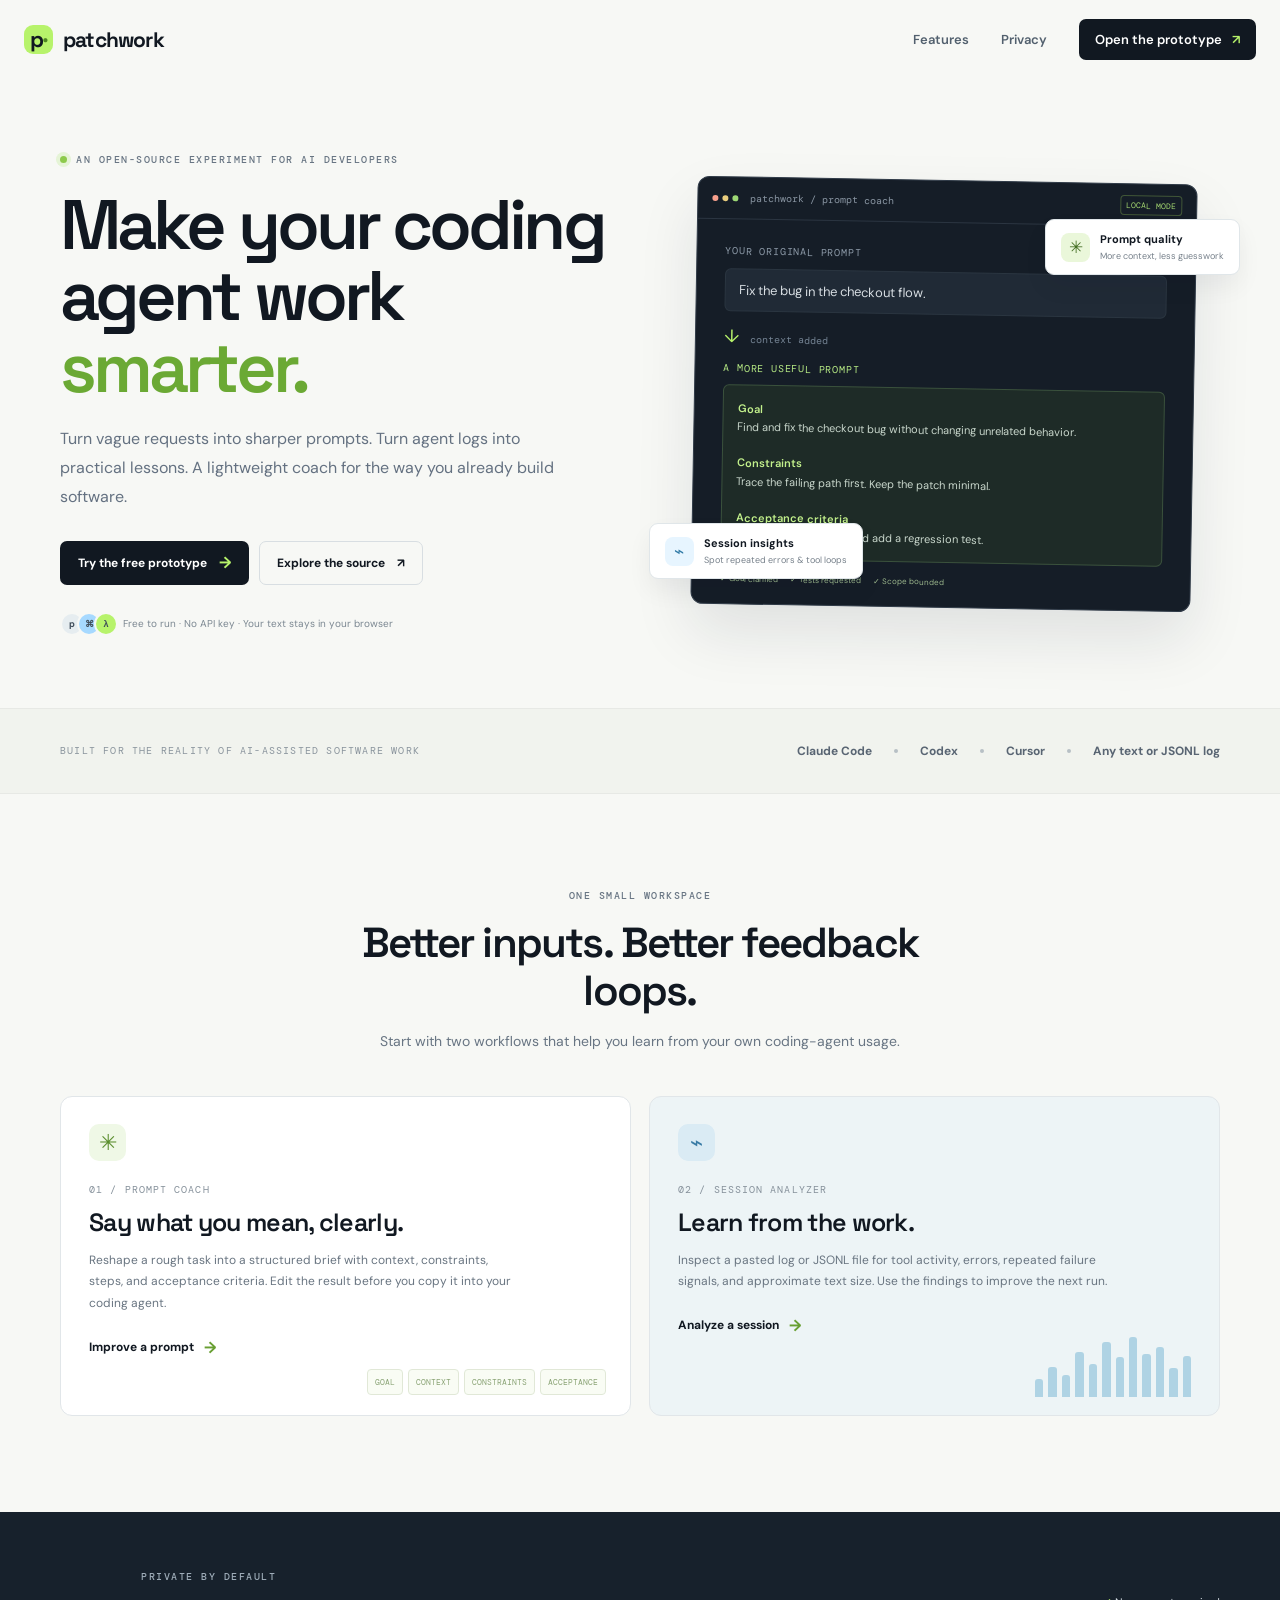
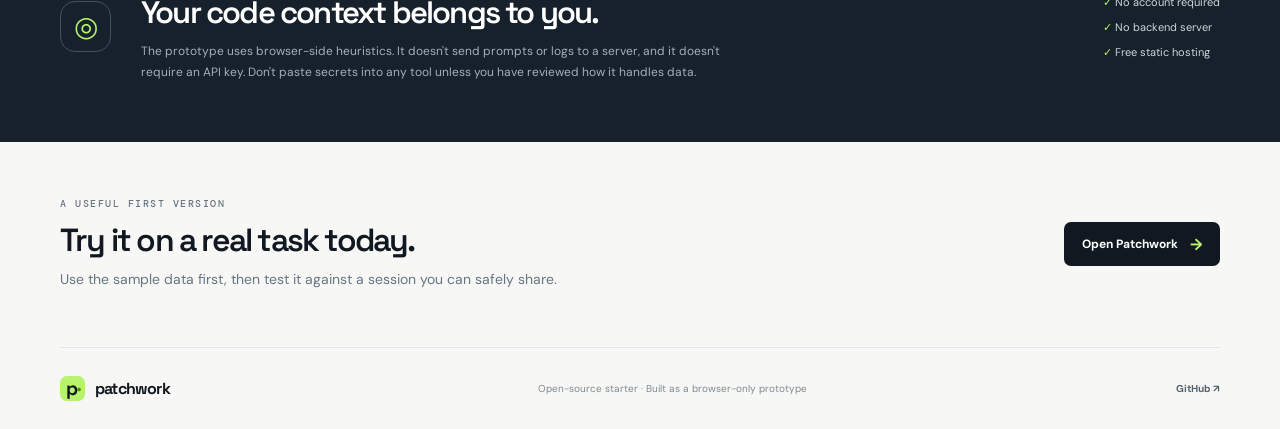
==== index.html @ 228bb6dc "first draft made from chatGPT free version" ====
<!doctype html>
<html lang="en">
<head>
  <meta charset="utf-8">
  <meta name="viewport" content="width=device-width, initial-scale=1">
  <meta name="description" content="A privacy-first workspace to make AI coding prompts clearer and understand coding-agent sessions. Runs locally in your browser.">
  <meta name="theme-color" content="#10151d">
  <title>Patchwork — AI Coding Efficiency Coach</title>
  <link rel="icon" href="assets/favicon.svg" type="image/svg+xml">
  <link rel="stylesheet" href="assets/site.css">
</head>
<body class="marketing-page">
  <header class="site-header">
    <a class="brand" href="index.html" aria-label="Patchwork home"><span class="brand-mark">p<span>·</span></span><span>patchwork</span></a>
    <nav class="main-nav" aria-label="Main navigation">
      <a href="#features">Features</a>
      <a href="#privacy">Privacy</a>
      <a class="nav-cta" href="app.html">Open the prototype <span aria-hidden="true">↗</span></a>
    </nav>
  </header>

  <main>
    <section class="hero wrap">
      <div class="hero-copy">
        <div class="eyebrow"><span class="pulse-dot"></span> An open-source experiment for AI developers</div>
        <h1>Make your coding agent work <em>smarter.</em></h1>
        <p class="hero-lede">Turn vague requests into sharper prompts. Turn agent logs into practical lessons. A lightweight coach for the way you already build software.</p>
        <div class="hero-actions">
          <a class="button button-primary" href="app.html">Try the free prototype <span aria-hidden="true">→</span></a>
          <a class="button button-secondary" href="https://github.com/" target="_blank" rel="noopener">Explore the source <span aria-hidden="true">↗</span></a>
        </div>
        <div class="hero-proof"><span class="avatar-stack"><b>p</b><b>⌘</b><b>λ</b></span><span>Free to run · No API key · Your text stays in your browser</span></div>
      </div>
      <div class="hero-visual" aria-label="Decorative preview of the Patchwork dashboard">
        <div class="mock-window">
          <div class="mock-top"><div class="window-dots"><i></i><i></i><i></i></div><span>patchwork / prompt coach</span><span class="mock-tag">LOCAL MODE</span></div>
          <div class="mock-content">
            <div class="mock-label">YOUR ORIGINAL PROMPT</div>
            <div class="mock-original">Fix the bug in the checkout flow.</div>
            <div class="mock-arrow">↓ <span>context added</span></div>
            <div class="mock-label green-label">A MORE USEFUL PROMPT</div>
            <div class="mock-result"><b>Goal</b><br>Find and fix the checkout bug without changing unrelated behavior.<br><br><b>Constraints</b><br>Trace the failing path first. Keep the patch minimal.<br><br><b>Acceptance criteria</b><br>Explain the root cause and add a regression test.</div>
            <div class="mock-footer"><span>✓ Goal clarified</span><span>✓ Tests requested</span><span>✓ Scope bounded</span></div>
          </div>
        </div>
        <div class="float-note note-top"><span class="note-icon">✳</span><span><b>Prompt quality</b><small>More context, less guesswork</small></span></div>
        <div class="float-note note-bottom"><span class="note-icon note-icon-blue">⌁</span><span><b>Session insights</b><small>Spot repeated errors & tool loops</small></span></div>
      </div>
    </section>

    <section class="signal-strip"><div class="wrap signal-inner"><span>BUILT FOR THE REALITY OF AI-ASSISTED SOFTWARE WORK</span><div><b>Claude Code</b><i></i><b>Codex</b><i></i><b>Cursor</b><i></i><b>Any text or JSONL log</b></div></div></section>

    <section class="section wrap" id="features">
      <div class="section-heading"><div class="eyebrow">ONE SMALL WORKSPACE</div><h2>Better inputs. Better feedback loops.</h2><p>Start with two workflows that help you learn from your own coding-agent usage.</p></div>
      <div class="feature-grid">
        <article class="feature-card feature-prompt"><div class="feature-icon">✳</div><div class="feature-kicker">01 / PROMPT COACH</div><h3>Say what you mean, clearly.</h3><p>Reshape a rough task into a structured brief with context, constraints, steps, and acceptance criteria. Edit the result before you copy it into your coding agent.</p><a href="app.html#prompt-coach">Improve a prompt <span>→</span></a><div class="feature-decoration prompt-lines"><span>GOAL</span><span>CONTEXT</span><span>CONSTRAINTS</span><span>ACCEPTANCE</span></div></article>
        <article class="feature-card feature-session"><div class="feature-icon">⌁</div><div class="feature-kicker">02 / SESSION ANALYZER</div><h3>Learn from the work.</h3><p>Inspect a pasted log or JSONL file for tool activity, errors, repeated failure signals, and approximate text size. Use the findings to improve the next run.</p><a href="app.html#session-analyzer">Analyze a session <span>→</span></a><div class="mini-chart" aria-hidden="true"><span style="height:30%"></span><span style="height:50%"></span><span style="height:37%"></span><span style="height:75%"></span><span style="height:55%"></span><span style="height:91%"></span><span style="height:66%"></span><span style="height:100%"></span><span style="height:72%"></span><span style="height:83%"></span><span style="height:48%"></span><span style="height:68%"></span></div></article>
      </div>
    </section>

    <section class="privacy-section" id="privacy"><div class="wrap privacy-inner"><div class="privacy-symbol">◎</div><div><div class="eyebrow">PRIVATE BY DEFAULT</div><h2>Your code context belongs to you.</h2><p>The prototype uses browser-side heuristics. It doesn't send prompts or logs to a server, and it doesn't require an API key. Don't paste secrets into any tool unless you have reviewed how it handles data.</p></div><div class="privacy-points"><span>✓ No account required</span><span>✓ No backend server</span><span>✓ Free static hosting</span></div></div></section>

    <section class="bottom-cta wrap"><div><div class="eyebrow">A USEFUL FIRST VERSION</div><h2>Try it on a real task today.</h2><p>Use the sample data first, then test it against a session you can safely share.</p></div><a class="button button-primary" href="app.html">Open Patchwork <span aria-hidden="true">→</span></a></section>
  </main>
  <footer class="site-footer wrap"><a class="brand" href="index.html"><span class="brand-mark">p<span>·</span></span><span>patchwork</span></a><span>Open-source starter · Built as a browser-only prototype</span><a href="https://github.com/" target="_blank" rel="noopener">GitHub ↗</a></footer>
  <script src="js/landing.js" defer></script>
</body>
</html>
---- assets/site.css ----
@import url('https://fonts.googleapis.com/css2?family=DM+Mono:wght@400;500&family=DM+Sans:wght@400;500;600;700&family=Space+Grotesk:wght@400;500;600;700&display=swap');
:root{--ink:#111821;--ink-2:#1b2632;--muted:#647181;--line:#e1e6e9;--paper:#f7f8f5;--white:#fff;--lime:#b7f36b;--lime-dark:#8bcf3d;--blue:#a6d9ff;--mono:'DM Mono',monospace;--sans:'DM Sans',sans-serif;--display:'Space Grotesk',sans-serif}*{box-sizing:border-box}html{scroll-behavior:smooth}body{margin:0;font-family:var(--sans);color:var(--ink);background:var(--paper);-webkit-font-smoothing:antialiased}a{color:inherit;text-decoration:none}button,input,select,textarea{font:inherit}.wrap{width:min(1160px,calc(100% - 48px));margin:0 auto}.site-header,.app-header{height:78px;display:flex;align-items:center;justify-content:space-between;width:min(1260px,calc(100% - 48px));margin:0 auto}.brand{display:inline-flex;align-items:center;gap:10px;font:700 21px var(--display);letter-spacing:-.8px}.brand-mark{height:29px;width:29px;display:inline-flex;align-items:center;justify-content:center;border-radius:9px;background:var(--lime);font:bold 22px var(--display);color:var(--ink);letter-spacing:-1px}.brand-mark span{color:#4d8621}.main-nav{display:flex;align-items:center;gap:32px;color:#52606e;font-size:13px;font-weight:600}.main-nav a:hover,.back-link:hover{color:var(--ink)}.nav-cta{background:var(--ink);color:#fff!important;border-radius:7px;padding:12px 16px}.nav-cta span{margin-left:7px;color:var(--lime)}.hero{min-height:555px;padding-top:75px;padding-bottom:72px;display:grid;grid-template-columns:1fr 1fr;align-items:center;gap:55px}.eyebrow{font:500 10px var(--mono);letter-spacing:1.5px;color:#687583;text-transform:uppercase;display:flex;align-items:center;gap:9px}.pulse-dot{width:7px;height:7px;border-radius:50%;background:#8dca4c;box-shadow:0 0 0 4px #e5f4d6}.hero h1{font:600 clamp(46px,5.5vw,70px)/1.02 var(--display);letter-spacing:-3.9px;margin:23px 0 22px;max-width:580px}.hero h1 em{font-style:normal;color:#6ba934}.hero-lede{color:#647181;font-size:16px;line-height:1.8;max-width:500px}.hero-actions{display:flex;gap:10px;flex-wrap:wrap;margin-top:29px}.button{border:1px solid transparent;border-radius:7px;min-height:44px;padding:0 17px;display:inline-flex;align-items:center;justify-content:center;gap:12px;font-size:12px;font-weight:700;cursor:pointer;transition:transform .15s,background .15s,border-color .15s}.button:hover{transform:translateY(-1px)}.button-primary{background:var(--ink);color:white}.button-primary:hover{background:#263445}.button-primary span{color:var(--lime);font-size:16px}.button-secondary{border-color:#d8dee2;background:transparent;color:var(--ink)}.button-secondary:hover{background:#fff;border-color:#b8c2ca}.hero-proof{display:flex;align-items:center;gap:12px;color:#7b8791;font-size:10px;margin-top:27px}.avatar-stack{display:flex;align-items:center}.avatar-stack b{width:24px;height:24px;background:#e6edf0;border:2px solid var(--paper);border-radius:50%;display:flex;align-items:center;justify-content:center;margin-right:-7px;font-size:9px;color:#3f4c59}.avatar-stack b:nth-child(2){background:var(--blue)}.avatar-stack b:nth-child(3){background:var(--lime)}.hero-visual{height:400px;position:relative;display:flex;align-items:center;justify-content:center}.mock-window{width:100%;max-width:500px;border:1px solid #303b48;border-radius:12px;background:#151d27;color:#f5f7f8;box-shadow:0 28px 60px #1521311a;overflow:hidden;transform:rotate(1deg)}.mock-top{height:42px;border-bottom:1px solid #2b3541;display:flex;align-items:center;gap:12px;padding:0 14px;font:10px var(--mono);color:#8995a2}.window-dots{display:flex;gap:4px}.window-dots i{height:6px;width:6px;border-radius:50%;background:#53606e}.window-dots i:first-child{background:#f79f8c}.window-dots i:nth-child(2){background:#e9cd7e}.window-dots i:nth-child(3){background:#9dd875}.mock-tag{margin-left:auto;color:#a6da72;border:1px solid #405637;border-radius:4px;padding:4px 5px;font-size:8px}.mock-content{padding:25px 28px 20px}.mock-label{font:10px var(--mono);letter-spacing:.8px;color:#8d9aa8}.mock-original{color:#d7dde2;margin-top:11px;font-size:13px;padding:12px 13px;background:#202a36;border:1px solid #2a3540;border-radius:6px}.mock-arrow{color:var(--lime);margin:13px 0;font-size:18px}.mock-arrow span{font:10px var(--mono);color:#748393;margin-left:6px}.green-label{color:#b8ec85}.mock-result{margin-top:10px;border-radius:6px;background:#1e2b27;border:1px solid #3a513c;color:#c9d7cc;padding:14px;font-size:11px;line-height:1.65}.mock-result b{color:#c3f18c;font-weight:600}.mock-footer{display:flex;gap:12px;margin-top:14px;color:#9bb68c;font-size:8px}.float-note{position:absolute;display:flex;align-items:center;gap:10px;background:white;padding:12px 15px;border-radius:9px;border:1px solid #e0e6e9;box-shadow:0 12px 25px #1118210e}.float-note b{display:block;font-size:11px}.float-note small{display:block;margin-top:4px;color:#77818b;font-size:9px}.note-icon{width:29px;height:29px;border-radius:8px;background:#eaf7da;display:flex;align-items:center;justify-content:center;font-size:17px;color:#426d21}.note-icon-blue{background:#e7f5ff;color:#317ba7}.note-top{right:-20px;top:25px}.note-bottom{left:-19px;bottom:15px}.signal-strip{border-top:1px solid #e7e9e5;border-bottom:1px solid #e7e9e5;background:#f1f3ee}.signal-inner{height:84px;display:flex;align-items:center;justify-content:space-between;gap:25px}.signal-inner>span{font:10px var(--mono);letter-spacing:1.2px;color:#8a949d}.signal-inner div{display:flex;gap:22px;align-items:center;color:#596573;font-size:12px}.signal-inner i{height:4px;width:4px;border-radius:50%;background:#b7c0c5}.section{padding-top:95px;padding-bottom:96px}.section-heading{text-align:center;max-width:630px;margin:0 auto 42px}.section-heading .eyebrow{justify-content:center}.section-heading h2,.privacy-inner h2,.bottom-cta h2{font:600 clamp(30px,3.5vw,42px)/1.16 var(--display);letter-spacing:-1.8px;margin:17px 0 12px}.section-heading p,.bottom-cta p{font-size:14px;color:#687583;line-height:1.7}.feature-grid{display:grid;grid-template-columns:1fr 1fr;gap:18px}.feature-card{position:relative;min-height:320px;overflow:hidden;border:1px solid var(--line);border-radius:12px;padding:27px 28px;background:#fff}.feature-session{background:#edf4f6}.feature-icon{height:37px;width:37px;border-radius:10px;background:#eff8e6;color:#5b8e2e;display:flex;align-items:center;justify-content:center;font-size:22px}.feature-session .feature-icon{background:#daebf4;color:#387ba5}.feature-kicker{font:10px var(--mono);letter-spacing:1.1px;color:#86919b;margin-top:22px}.feature-card h3{font:600 25px var(--display);letter-spacing:-.7px;margin:10px 0}.feature-card p{color:#697581;font-size:12px;line-height:1.8;max-width:430px}.feature-card>a{display:inline-flex;align-items:center;gap:10px;margin-top:10px;font-size:12px;font-weight:700}.feature-card>a span{color:#689f32;font-size:16px}.prompt-lines{position:absolute;right:24px;bottom:20px;display:flex;gap:5px;opacity:.85}.prompt-lines span{font:8px var(--mono);padding:7px;border:1px solid #dce5d1;border-radius:4px;color:#77945e;background:#f8fcf3}.mini-chart{position:absolute;right:28px;bottom:18px;height:60px;width:156px;display:flex;align-items:end;gap:5px;opacity:.7}.mini-chart span{flex:1;border-radius:3px 3px 0 0;background:#96c6dd}.privacy-section{background:#17212c;color:#fff;padding:58px 0}.privacy-inner{display:grid;grid-template-columns:56px 1fr auto;align-items:center;gap:25px}.privacy-symbol{width:51px;height:51px;border:1px solid #42505d;border-radius:15px;display:flex;align-items:center;justify-content:center;color:var(--lime);font-size:28px}.privacy-inner .eyebrow{color:#9eacb8}.privacy-inner h2{font-size:31px;margin:12px 0 10px}.privacy-inner p{max-width:600px;color:#a3afba;font-size:12px;line-height:1.8;margin:0}.privacy-points{display:flex;flex-direction:column;gap:11px;color:#ced6dc;font-size:11px;white-space:nowrap}.privacy-points span::first-letter{color:var(--lime)}.bottom-cta{min-height:205px;display:flex;align-items:center;justify-content:space-between;gap:30px;padding-top:45px;padding-bottom:45px}.bottom-cta h2{font-size:32px;margin:12px 0 8px}.bottom-cta p{margin:0}.bottom-cta .button{flex-shrink:0}.site-footer{border-top:1px solid var(--line);height:82px;display:flex;align-items:center;justify-content:space-between;color:#7d8993;font-size:10px}.site-footer .brand{color:var(--ink);font-size:16px}.site-footer .brand-mark{width:25px;height:25px;border-radius:7px;font-size:19px}.site-footer>a:last-child{font-weight:700;color:#54616d}
@media(max-width:900px){.hero{grid-template-columns:1fr;gap:20px;padding-top:60px}.hero-copy{max-width:690px}.hero-visual{max-width:600px;width:100%;margin:0 auto}.signal-inner{height:auto;padding:22px 0;align-items:flex-start;flex-direction:column}.signal-inner div{flex-wrap:wrap;gap:13px}.privacy-inner{grid-template-columns:50px 1fr}.privacy-points{grid-column:2;flex-direction:row;flex-wrap:wrap}.note-top{right:-5px}.note-bottom{left:-5px}}@media(max-width:600px){.wrap,.site-header,.app-header{width:calc(100% - 32px)}.site-header{height:68px}.main-nav{gap:13px}.main-nav>a:not(.nav-cta){display:none}.nav-cta{padding:10px 11px;font-size:11px}.hero{padding-top:48px;padding-bottom:35px;min-height:unset}.hero h1{font-size:48px;letter-spacing:-2.8px}.hero-lede{font-size:14px}.hero-actions{align-items:stretch}.hero-actions .button{font-size:11px;padding:0 12px}.hero-visual{height:340px}.mock-content{padding:17px 16px}.mock-footer{gap:7px;flex-wrap:wrap}.float-note{padding:9px}.note-top{top:2px;right:0}.note-bottom{bottom:0;left:0}.signal-inner div{font-size:10px;gap:9px}.section{padding-top:65px;padding-bottom:65px}.feature-grid{grid-template-columns:1fr}.feature-card{padding:23px;min-height:300px}.privacy-inner{grid-template-columns:1fr;gap:16px}.privacy-inner h2{font-size:29px}.privacy-points{grid-column:1;flex-direction:column}.bottom-cta{align-items:flex-start;flex-direction:column;padding-top:36px;padding-bottom:36px}.site-footer{height:auto;padding:23px 0;gap:14px;flex-wrap:wrap}.site-footer>span{order:3;width:100%}}
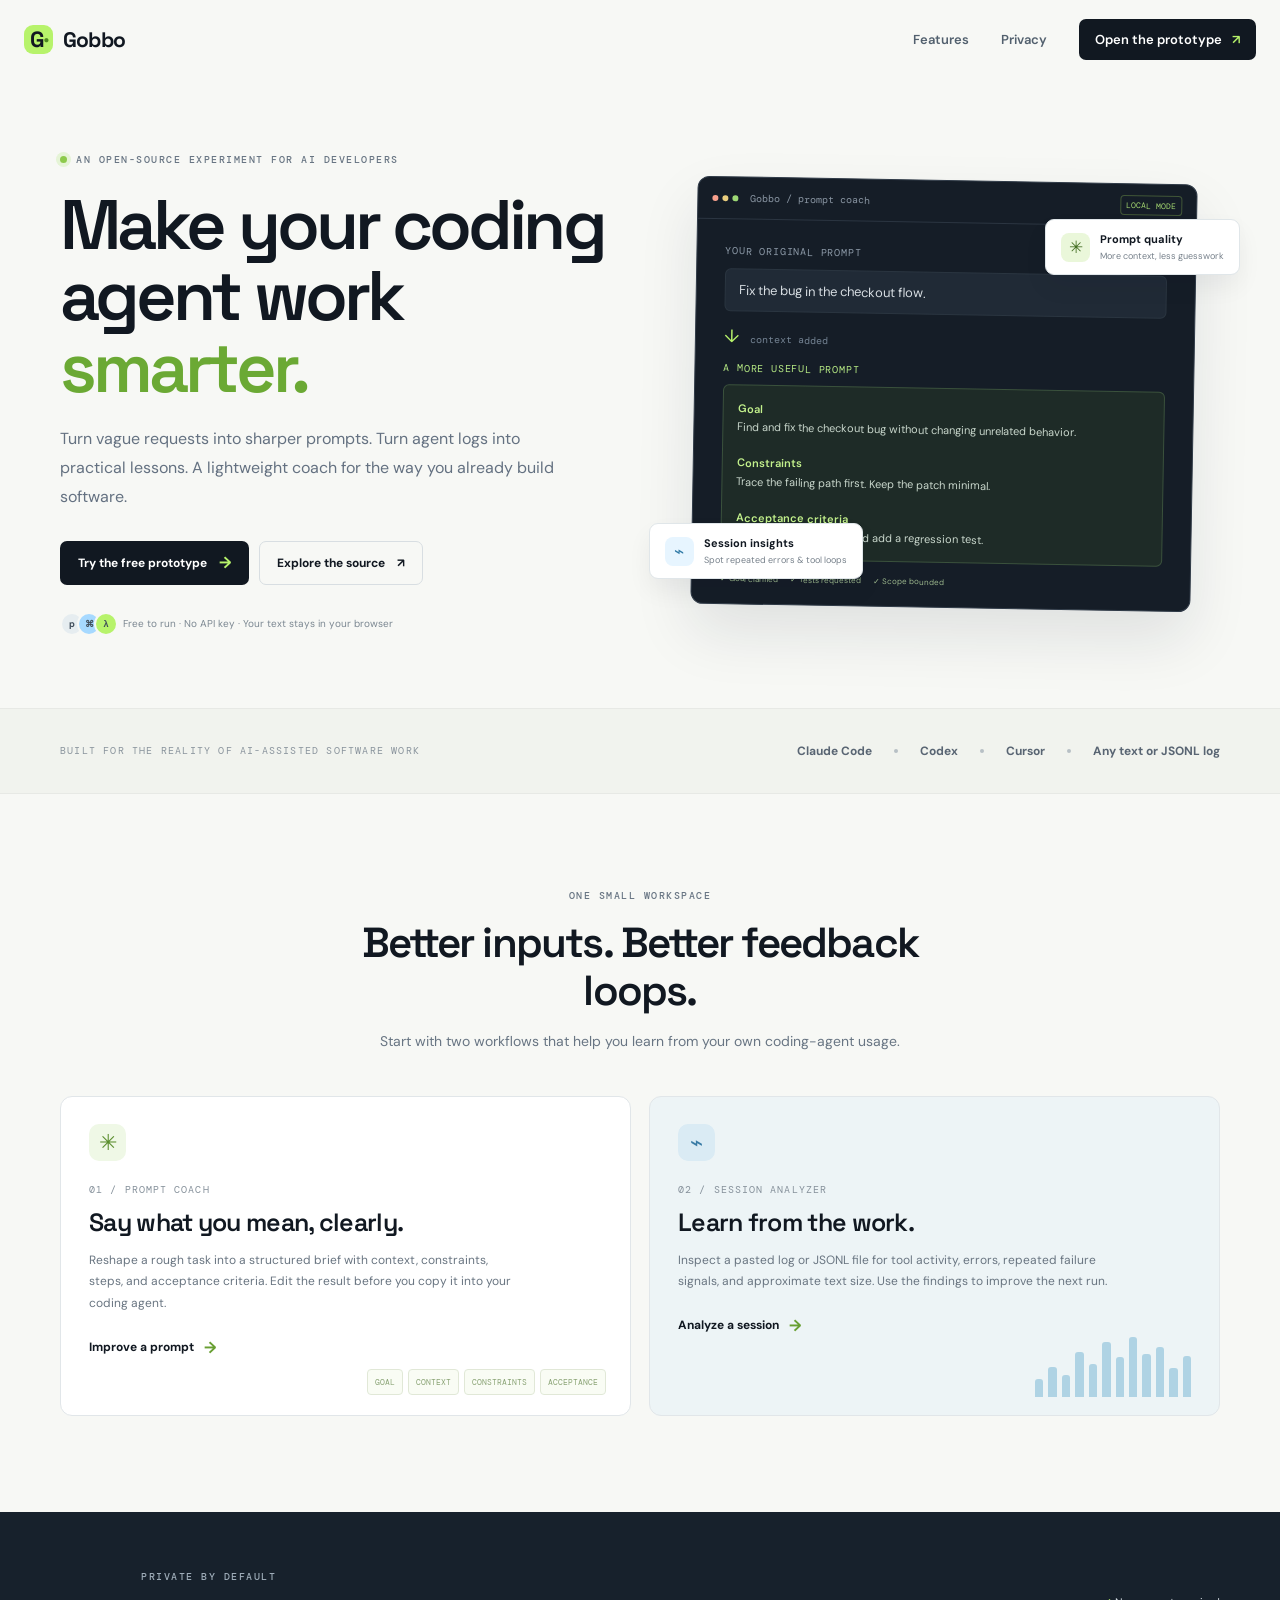
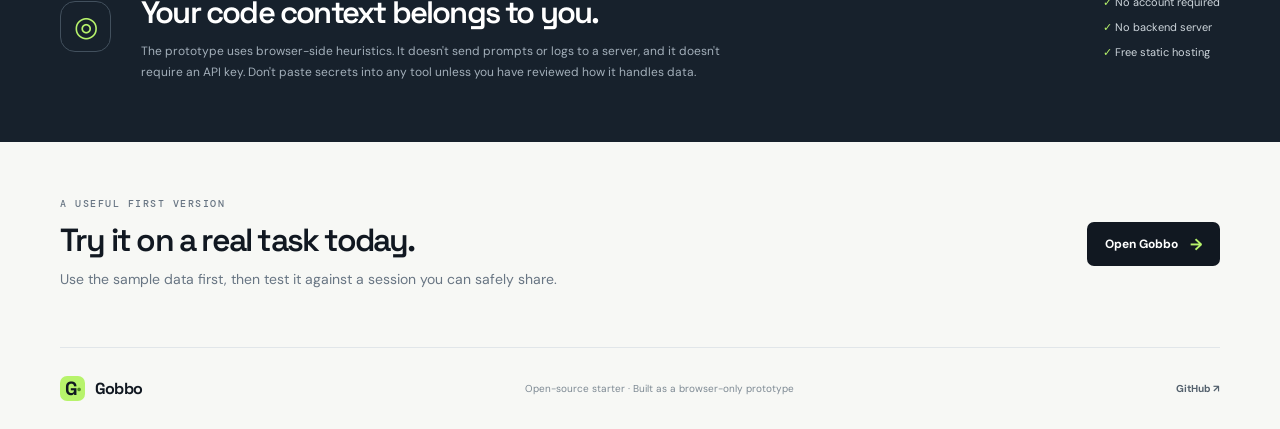
==== commit bfa19439: "project name change to Gobbo" ====
--- a/index.html
+++ b/index.html
@@ -5,13 +5,13 @@
   <meta name="viewport" content="width=device-width, initial-scale=1">
   <meta name="description" content="A privacy-first workspace to make AI coding prompts clearer and understand coding-agent sessions. Runs locally in your browser.">
   <meta name="theme-color" content="#10151d">
-  <title>Patchwork — AI Coding Efficiency Coach</title>
+  <title>Gobbo — AI Coding Efficiency Coach</title>
   <link rel="icon" href="assets/favicon.svg" type="image/svg+xml">
   <link rel="stylesheet" href="assets/site.css">
 </head>
 <body class="marketing-page">
   <header class="site-header">
-    <a class="brand" href="index.html" aria-label="Patchwork home"><span class="brand-mark">p<span>·</span></span><span>patchwork</span></a>
+    <a class="brand" href="index.html" aria-label="Gobbo home"><span class="brand-mark">G<span>·</span></span><span>Gobbo</span></a>
     <nav class="main-nav" aria-label="Main navigation">
       <a href="#features">Features</a>
       <a href="#privacy">Privacy</a>
@@ -31,9 +31,9 @@
         </div>
         <div class="hero-proof"><span class="avatar-stack"><b>p</b><b>⌘</b><b>λ</b></span><span>Free to run · No API key · Your text stays in your browser</span></div>
       </div>
-      <div class="hero-visual" aria-label="Decorative preview of the Patchwork dashboard">
+      <div class="hero-visual" aria-label="Decorative preview of the Gobbo dashboard">
         <div class="mock-window">
-          <div class="mock-top"><div class="window-dots"><i></i><i></i><i></i></div><span>patchwork / prompt coach</span><span class="mock-tag">LOCAL MODE</span></div>
+          <div class="mock-top"><div class="window-dots"><i></i><i></i><i></i></div><span>Gobbo / prompt coach</span><span class="mock-tag">LOCAL MODE</span></div>
           <div class="mock-content">
             <div class="mock-label">YOUR ORIGINAL PROMPT</div>
             <div class="mock-original">Fix the bug in the checkout flow.</div>
@@ -60,9 +60,9 @@
 
     <section class="privacy-section" id="privacy"><div class="wrap privacy-inner"><div class="privacy-symbol">◎</div><div><div class="eyebrow">PRIVATE BY DEFAULT</div><h2>Your code context belongs to you.</h2><p>The prototype uses browser-side heuristics. It doesn't send prompts or logs to a server, and it doesn't require an API key. Don't paste secrets into any tool unless you have reviewed how it handles data.</p></div><div class="privacy-points"><span>✓ No account required</span><span>✓ No backend server</span><span>✓ Free static hosting</span></div></div></section>
 
-    <section class="bottom-cta wrap"><div><div class="eyebrow">A USEFUL FIRST VERSION</div><h2>Try it on a real task today.</h2><p>Use the sample data first, then test it against a session you can safely share.</p></div><a class="button button-primary" href="app.html">Open Patchwork <span aria-hidden="true">→</span></a></section>
+    <section class="bottom-cta wrap"><div><div class="eyebrow">A USEFUL FIRST VERSION</div><h2>Try it on a real task today.</h2><p>Use the sample data first, then test it against a session you can safely share.</p></div><a class="button button-primary" href="app.html">Open Gobbo <span aria-hidden="true">→</span></a></section>
   </main>
-  <footer class="site-footer wrap"><a class="brand" href="index.html"><span class="brand-mark">p<span>·</span></span><span>patchwork</span></a><span>Open-source starter · Built as a browser-only prototype</span><a href="https://github.com/" target="_blank" rel="noopener">GitHub ↗</a></footer>
+  <footer class="site-footer wrap"><a class="brand" href="index.html"><span class="brand-mark">G<span>·</span></span><span>Gobbo</span></a><span>Open-source starter · Built as a browser-only prototype</span><a href="https://github.com/" target="_blank" rel="noopener">GitHub ↗</a></footer>
   <script src="js/landing.js" defer></script>
 </body>
 </html>
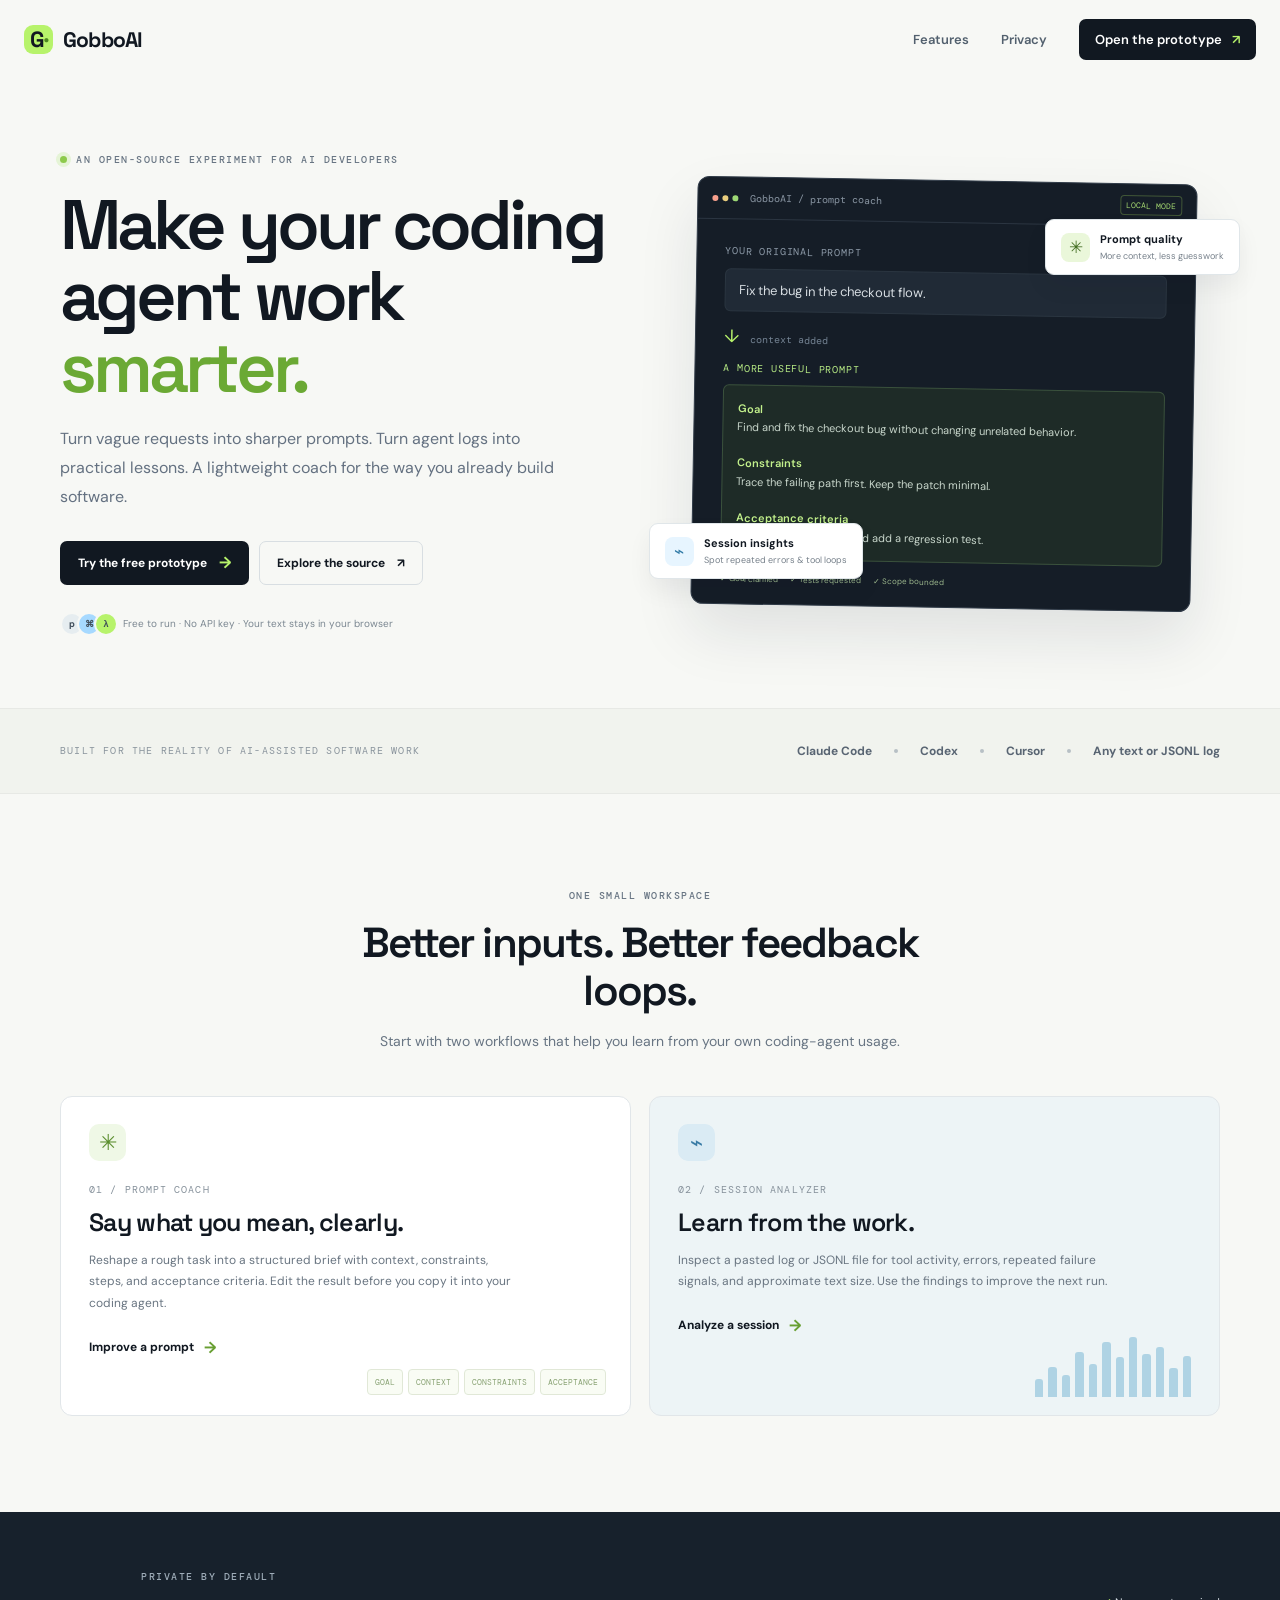
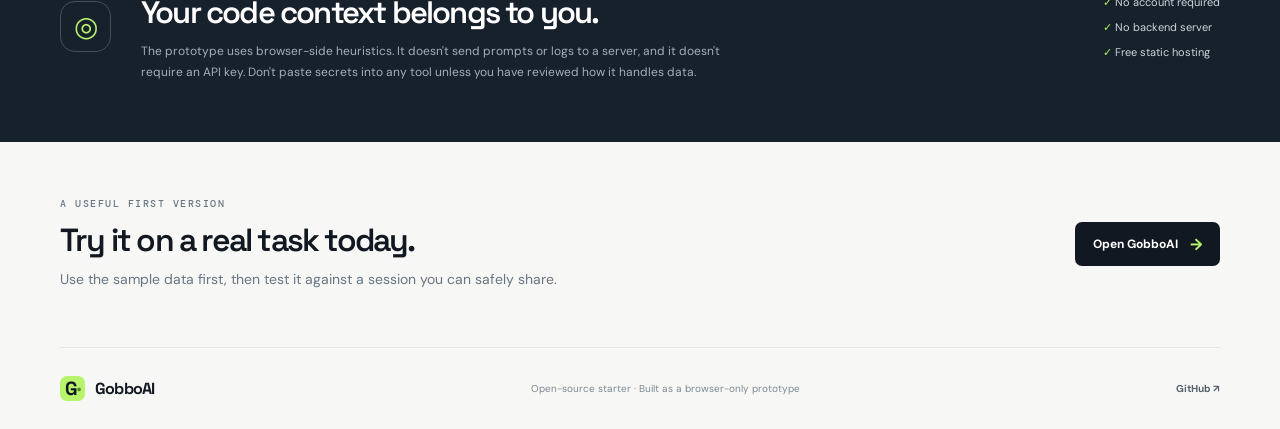
==== commit 52b8394c: "name change to GobboAI" ====
--- a/index.html
+++ b/index.html
@@ -5,13 +5,13 @@
   <meta name="viewport" content="width=device-width, initial-scale=1">
   <meta name="description" content="A privacy-first workspace to make AI coding prompts clearer and understand coding-agent sessions. Runs locally in your browser.">
   <meta name="theme-color" content="#10151d">
-  <title>Gobbo — AI Coding Efficiency Coach</title>
+  <title>GobboAI — AI Coding Efficiency Coach</title>
   <link rel="icon" href="assets/favicon.svg" type="image/svg+xml">
   <link rel="stylesheet" href="assets/site.css">
 </head>
 <body class="marketing-page">
   <header class="site-header">
-    <a class="brand" href="index.html" aria-label="Gobbo home"><span class="brand-mark">G<span>·</span></span><span>Gobbo</span></a>
+    <a class="brand" href="index.html" aria-label="GobboAI home"><span class="brand-mark">G<span>·</span></span><span>GobboAI</span></a>
     <nav class="main-nav" aria-label="Main navigation">
       <a href="#features">Features</a>
       <a href="#privacy">Privacy</a>
@@ -31,9 +31,9 @@
         </div>
         <div class="hero-proof"><span class="avatar-stack"><b>p</b><b>⌘</b><b>λ</b></span><span>Free to run · No API key · Your text stays in your browser</span></div>
       </div>
-      <div class="hero-visual" aria-label="Decorative preview of the Gobbo dashboard">
+      <div class="hero-visual" aria-label="Decorative preview of the GobboAI dashboard">
         <div class="mock-window">
-          <div class="mock-top"><div class="window-dots"><i></i><i></i><i></i></div><span>Gobbo / prompt coach</span><span class="mock-tag">LOCAL MODE</span></div>
+          <div class="mock-top"><div class="window-dots"><i></i><i></i><i></i></div><span>GobboAI / prompt coach</span><span class="mock-tag">LOCAL MODE</span></div>
           <div class="mock-content">
             <div class="mock-label">YOUR ORIGINAL PROMPT</div>
             <div class="mock-original">Fix the bug in the checkout flow.</div>
@@ -60,9 +60,9 @@
 
     <section class="privacy-section" id="privacy"><div class="wrap privacy-inner"><div class="privacy-symbol">◎</div><div><div class="eyebrow">PRIVATE BY DEFAULT</div><h2>Your code context belongs to you.</h2><p>The prototype uses browser-side heuristics. It doesn't send prompts or logs to a server, and it doesn't require an API key. Don't paste secrets into any tool unless you have reviewed how it handles data.</p></div><div class="privacy-points"><span>✓ No account required</span><span>✓ No backend server</span><span>✓ Free static hosting</span></div></div></section>
 
-    <section class="bottom-cta wrap"><div><div class="eyebrow">A USEFUL FIRST VERSION</div><h2>Try it on a real task today.</h2><p>Use the sample data first, then test it against a session you can safely share.</p></div><a class="button button-primary" href="app.html">Open Gobbo <span aria-hidden="true">→</span></a></section>
+    <section class="bottom-cta wrap"><div><div class="eyebrow">A USEFUL FIRST VERSION</div><h2>Try it on a real task today.</h2><p>Use the sample data first, then test it against a session you can safely share.</p></div><a class="button button-primary" href="app.html">Open GobboAI <span aria-hidden="true">→</span></a></section>
   </main>
-  <footer class="site-footer wrap"><a class="brand" href="index.html"><span class="brand-mark">G<span>·</span></span><span>Gobbo</span></a><span>Open-source starter · Built as a browser-only prototype</span><a href="https://github.com/" target="_blank" rel="noopener">GitHub ↗</a></footer>
+  <footer class="site-footer wrap"><a class="brand" href="index.html"><span class="brand-mark">G<span>·</span></span><span>GobboAI</span></a><span>Open-source starter · Built as a browser-only prototype</span><a href="https://github.com/" target="_blank" rel="noopener">GitHub ↗</a></footer>
   <script src="js/landing.js" defer></script>
 </body>
 </html>
